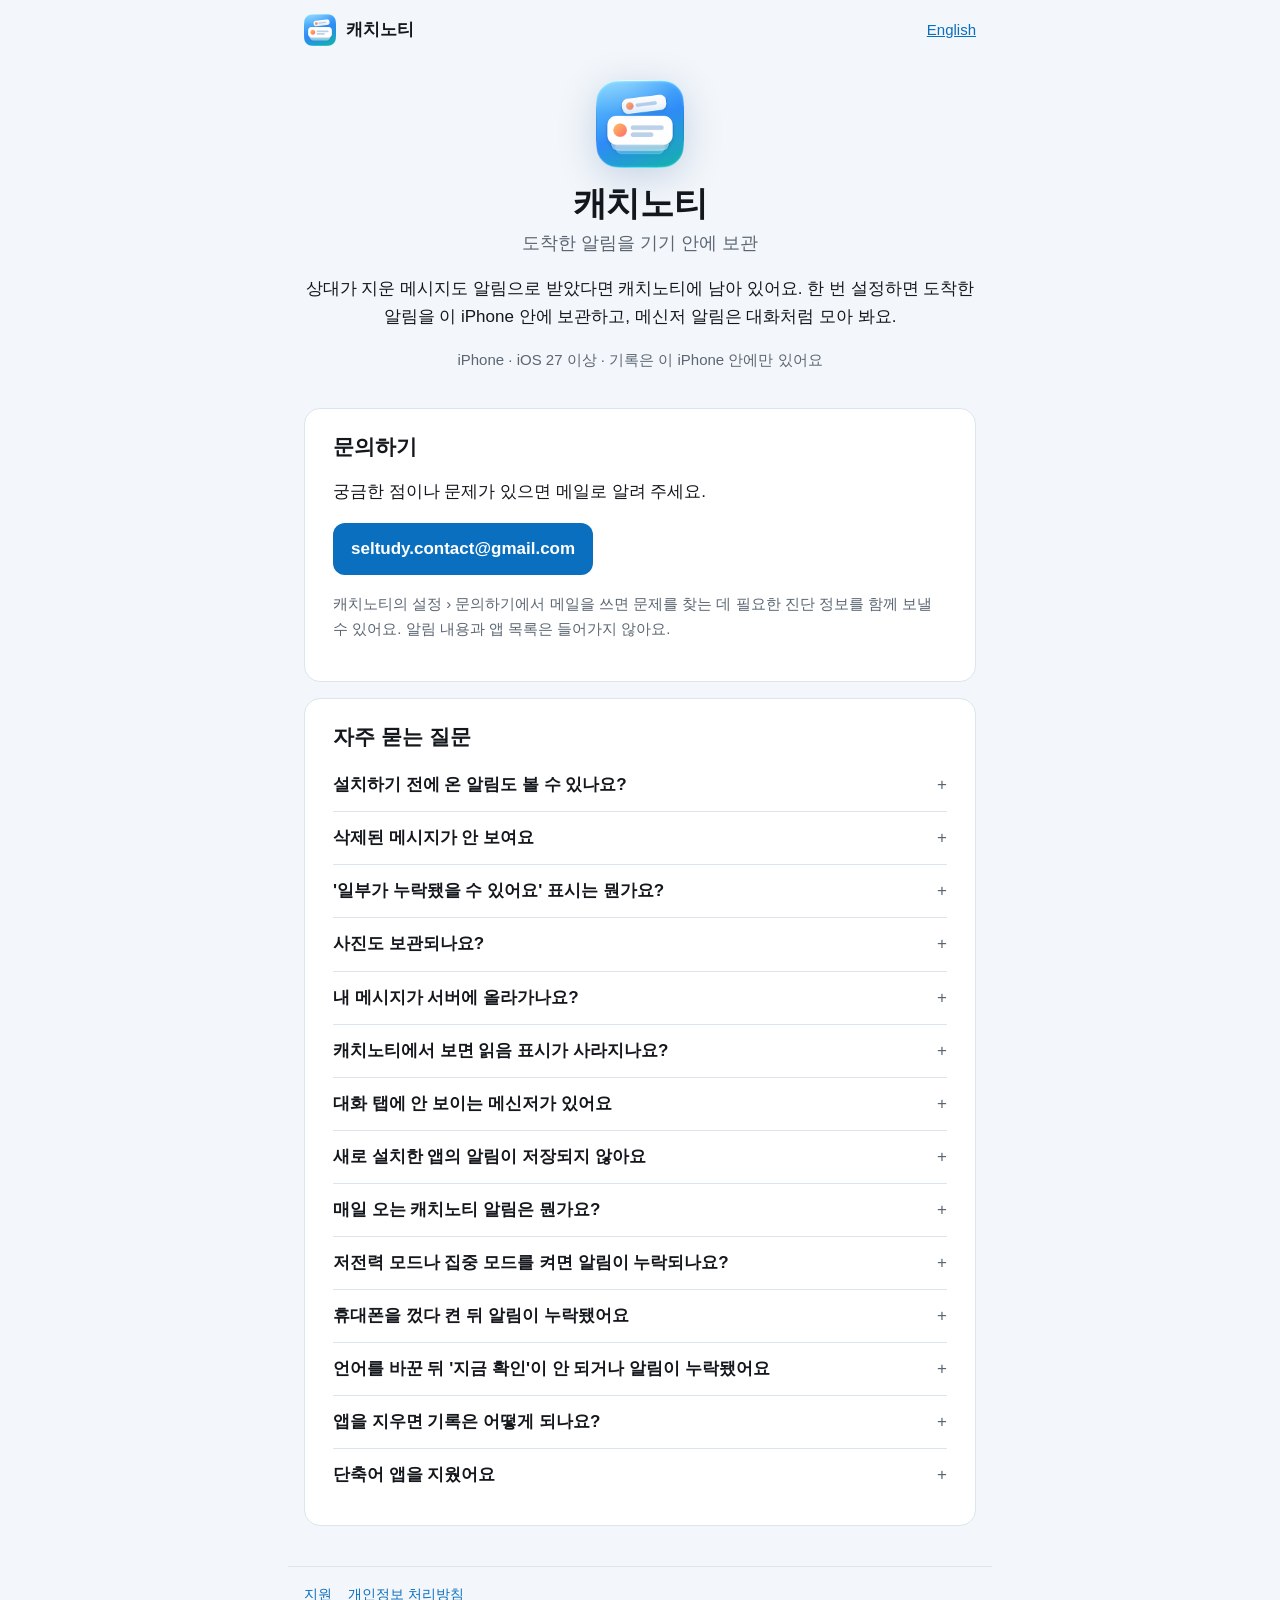
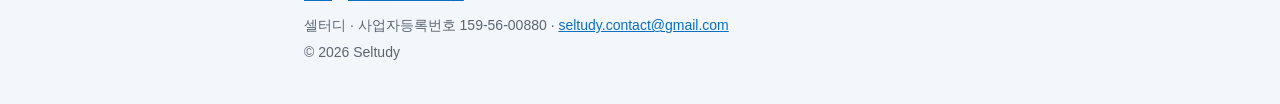
==== index.html @ 8640544b "feat: 캐치노티 지원 페이지와 개인정보 처리방침 초안 쓰기 한국어를 기본으로 영어를 함께 둔다. 지원 페이지는 앱 소개, 문의 메일, 앱과 같은 자주 묻는 질문 14개를 담는다" ====
<!doctype html>
<html lang="ko">
<head>
<meta charset="utf-8">
<meta name="viewport" content="width=device-width, initial-scale=1">
<meta name="color-scheme" content="light dark">
<meta name="format-detection" content="telephone=no">
<meta name="theme-color" content="#f3f6fa" media="(prefers-color-scheme: light)">
<meta name="theme-color" content="#0f1318" media="(prefers-color-scheme: dark)">
<title>캐치노티 지원</title>
<meta name="description" content="캐치노티 사용법, 자주 묻는 질문, 문의 방법">
<link rel="icon" type="image/png" href="assets/favicon.png">
<link rel="stylesheet" href="assets/style.css">
<link rel="alternate" hreflang="ko" href="https://seltudy.github.io/catchnoti-site/">
<link rel="alternate" hreflang="en" href="https://seltudy.github.io/catchnoti-site/en/">
</head>
<body>
<header class="top">
<a class="brand" href=""><img src="assets/icon.png" width="32" height="32" alt=""><span>캐치노티</span></a>
<a class="lang" href="en/" lang="en" hreflang="en">English</a>
</header>
<main>
<section class="intro">
<img class="app-icon" src="assets/icon.png" width="88" height="88" alt="캐치노티 앱 아이콘">
<h1>캐치노티</h1>
<p class="subtitle">도착한 알림을 기기 안에 보관</p>
<p>상대가 지운 메시지도 알림으로 받았다면 캐치노티에 남아 있어요. 한 번 설정하면 도착한 알림을 이 iPhone 안에 보관하고, 메신저 알림은 대화처럼 모아 봐요.</p>
<p class="meta">iPhone · iOS 27 이상 · 기록은 이 iPhone 안에만 있어요</p>
</section>

<section class="card" aria-labelledby="contact">
<h2 id="contact">문의하기</h2>
<p>궁금한 점이나 문제가 있으면 메일로 알려 주세요.</p>
<p><a class="button" href="mailto:seltudy.contact@gmail.com?subject=%EC%BA%90%EC%B9%98%EB%85%B8%ED%8B%B0%20%EB%AC%B8%EC%9D%98">seltudy.contact@gmail.com</a></p>
<p class="note">캐치노티의 설정 › 문의하기에서 메일을 쓰면 문제를 찾는 데 필요한 진단 정보를 함께 보낼 수 있어요. 알림 내용과 앱 목록은 들어가지 않아요.</p>
</section>

<section class="card" aria-labelledby="faq">
<h2 id="faq">자주 묻는 질문</h2>
<details>
<summary>설치하기 전에 온 알림도 볼 수 있나요?</summary>
<p>아니요. 자동화를 켠 뒤에 도착한 알림부터 보관해요.</p>
</details>
<details>
<summary>삭제된 메시지가 안 보여요</summary>
<p>그 메시지가 알림으로 오지 않았을 수 있어요. 그 대화방을 보고 있었거나 알림을 꺼 둔 경우예요. 카카오톡처럼 메신저 앱 안의 메시지 미리보기가 꺼져 있으면 내용 없이 보관돼요. 알림이 1초 남짓 사이에 몰리면 일부가 누락될 수 있어요. 설정 › 수집 상태에서 확인해 보세요.</p>
</details>
<details>
<summary>&#x27;일부가 누락됐을 수 있어요&#x27; 표시는 뭔가요?</summary>
<p>알림이 1초 남짓 사이에 여러 개 오면 iOS가 그중 일부를 캐치노티에 넘겨주지 않아요. 앞 알림과 아주 짧은 간격으로 들어온 자리에 이 표시를 해요. 누락된 알림은 원래 앱에서 확인해 주세요.</p>
</details>
<details>
<summary>사진도 보관되나요?</summary>
<p>알림에 표시된 글자만 보관해요. 사진과 이모티콘은 &#x27;사진&#x27;, &#x27;이모티콘&#x27; 표시로 남아요.</p>
</details>
<details>
<summary>내 메시지가 서버에 올라가나요?</summary>
<p>아니요. 이 iPhone에만 저장되고 개발자도 볼 수 없어요. 다만 iCloud 백업을 켜 두면 다른 앱 데이터처럼 기기 백업에 함께 들어가요.</p>
</details>
<details>
<summary>캐치노티에서 보면 읽음 표시가 사라지나요?</summary>
<p>아니요. 원본 앱을 열지 않으니 읽음 표시가 남지 않아요.</p>
</details>
<details>
<summary>대화 탭에 안 보이는 메신저가 있어요</summary>
<p>설정 › 대화로 볼 앱에서 그 앱을 켜 주세요. 켜면 예전에 저장한 알림도 대화방으로 묶어요.</p>
</details>
<details>
<summary>새로 설치한 앱의 알림이 저장되지 않아요</summary>
<p>단축어 앱 › 자동화에서 캐치노티 자동화를 열고, 앱 목록에 그 앱을 추가해 주세요.</p>
</details>
<details>
<summary>매일 오는 캐치노티 알림은 뭔가요?</summary>
<p>보관이 잘 되는지 확인하는 점검 알림이에요. 보관되면 바로 지워져요. 지워지지 않고 남아 있으면 보관이 멈춘 거예요. 시각은 설정 › 수집 상태에서 바꿀 수 있어요.</p>
</details>
<details>
<summary>저전력 모드나 집중 모드를 켜면 알림이 누락되나요?</summary>
<p>아니요. 저전력 모드, 집중 모드, 예약된 요약을 켜 두어도 알림이 도착하는 대로 보관돼요.</p>
</details>
<details>
<summary>휴대폰을 껐다 켠 뒤 알림이 누락됐어요</summary>
<p>다시 켠 뒤 처음 잠금을 풀기 전에는 iOS가 자동화를 실행하지 않아서, 그사이에 온 알림은 보관되지 않아요. 잠금을 한 번 풀면 그다음 알림부터 다시 보관돼요.</p>
</details>
<details>
<summary>언어를 바꾼 뒤 &#x27;지금 확인&#x27;이 안 되거나 알림이 누락됐어요</summary>
<p>iPhone 언어를 바꾼 직후에는 iOS가 몇 분 동안 단축어에 알림 내용을 넘기지 않아요. 그동안 온 알림은 누락될 수 있어요. 몇 분 뒤 설정 › 수집 상태에서 &#x27;지금 확인&#x27;을 다시 눌러 보세요.</p>
</details>
<details>
<summary>앱을 지우면 기록은 어떻게 되나요?</summary>
<p>함께 지워져요. iCloud 백업 같은 기기 백업에는 다른 앱 데이터처럼 함께 들어가요.</p>
</details>
<details>
<summary>단축어 앱을 지웠어요</summary>
<p>App Store에서 &#x27;단축어&#x27;를 다시 받은 뒤 설정 › 수집 상태 › 처음부터 다시 설정하기를 따라 주세요.</p>
</details>
</section>
</main>
<footer class="bottom">
<nav>
<a href="" aria-current="page">지원</a>
<a href="privacy/">개인정보 처리방침</a>
</nav>
<p>셀터디 · 사업자등록번호 159-56-00880 · <a href="mailto:seltudy.contact@gmail.com?subject=%EC%BA%90%EC%B9%98%EB%85%B8%ED%8B%B0%20%EB%AC%B8%EC%9D%98">seltudy.contact@gmail.com</a></p>
<p>© 2026 Seltudy</p>
</footer>
</body>
</html>
---- assets/style.css ----
/* 캐치노티 앱과 같은 색을 쓴다. 라이트와 다크 모두 글자 대비 4.5:1 이상이다. */
:root {
  color-scheme: light dark;
  --bg: #f3f6fa;
  --surface: #ffffff;
  --text: #14181d;
  --muted: #5b6672;
  --border: #dce4ee;
  --link: #0a6fbf;
  --button: #0a6fbf;
  --todo-bg: #fff1b8;
  --todo-text: #3a2e00;
}

@media (prefers-color-scheme: dark) {
  :root {
    --bg: #0f1318;
    --surface: #1a2027;
    --text: #e6ebf0;
    --muted: #9aa6b2;
    --border: #2d343c;
    --link: #5ab0f2;
    --todo-bg: #5a4a00;
    --todo-text: #fff1b8;
  }
}

* {
  box-sizing: border-box;
}

html {
  -webkit-text-size-adjust: 100%;
  text-size-adjust: 100%;
}

body {
  margin: 0;
  background: var(--bg);
  color: var(--text);
  font-family: -apple-system, BlinkMacSystemFont, "Apple SD Gothic Neo", "Noto Sans KR", "Malgun Gothic", "Segoe UI",
    Roboto, sans-serif;
  font-size: 17px;
  line-height: 1.65;
  word-break: keep-all;
  overflow-wrap: break-word;
}

a {
  color: var(--link);
}

.top,
main,
.bottom {
  width: 100%;
  max-width: 44rem;
  margin: 0 auto;
  padding-left: 16px;
  padding-right: 16px;
}

.top {
  display: flex;
  align-items: center;
  justify-content: space-between;
  gap: 12px;
  padding-top: 14px;
  padding-bottom: 6px;
}

.brand {
  display: inline-flex;
  align-items: center;
  gap: 10px;
  color: var(--text);
  font-weight: 600;
  text-decoration: none;
}

.lang {
  font-size: 15px;
}

main {
  padding-bottom: 24px;
}

.intro {
  padding: 28px 0 4px;
  text-align: center;
}

.app-icon {
  display: block;
  margin: 0 auto 14px;
  filter: drop-shadow(0 8px 18px rgba(10, 70, 140, 0.2));
}

h1 {
  margin: 0 0 4px;
  font-size: 30px;
  line-height: 1.25;
  letter-spacing: -0.01em;
}

h2 {
  margin: 36px 0 8px;
  font-size: 21px;
  line-height: 1.35;
}

h3 {
  margin: 24px 0 6px;
  font-size: 18px;
  line-height: 1.4;
}

.subtitle {
  margin: 0 0 16px;
  color: var(--muted);
  font-size: 18px;
}

.meta,
.note,
.operator {
  color: var(--muted);
  font-size: 15px;
}

.lead {
  font-size: 18px;
}

.card {
  margin: 16px 0;
  padding: 20px;
  background: var(--surface);
  border: 1px solid var(--border);
  border-radius: 16px;
}

.card h2 {
  margin-top: 0;
}

.button {
  display: inline-block;
  padding: 12px 18px;
  background: var(--button);
  color: #ffffff;
  border-radius: 12px;
  font-weight: 600;
  text-decoration: none;
  overflow-wrap: anywhere;
}

details + details {
  border-top: 1px solid var(--border);
}

summary {
  display: flex;
  justify-content: space-between;
  gap: 12px;
  padding: 12px 0;
  font-weight: 600;
  cursor: pointer;
  list-style: none;
}

summary::-webkit-details-marker {
  display: none;
}

summary::after {
  content: "+";
  color: var(--muted);
  font-weight: 400;
}

details[open] summary::after {
  content: "−";
}

details p {
  margin: 0 0 14px;
}

ul {
  padding-left: 1.2em;
}

li + li {
  margin-top: 6px;
}

dl {
  margin: 8px 0 16px;
}

dt {
  margin-top: 14px;
  font-weight: 600;
}

dd {
  margin: 2px 0 0;
}

.doc h1 {
  margin-top: 24px;
}

.operator {
  margin-top: 36px;
}

.todo {
  padding: 0 4px;
  background: var(--todo-bg);
  color: var(--todo-text);
  border-radius: 4px;
}

.bottom {
  padding-top: 16px;
  padding-bottom: 36px;
  border-top: 1px solid var(--border);
  color: var(--muted);
  font-size: 14px;
}

.bottom nav {
  display: flex;
  flex-wrap: wrap;
  gap: 4px 16px;
  margin-bottom: 8px;
}

.bottom p {
  margin: 4px 0;
}

@media (min-width: 640px) {
  h1 {
    font-size: 34px;
  }

  .card {
    padding: 24px 28px;
  }
}
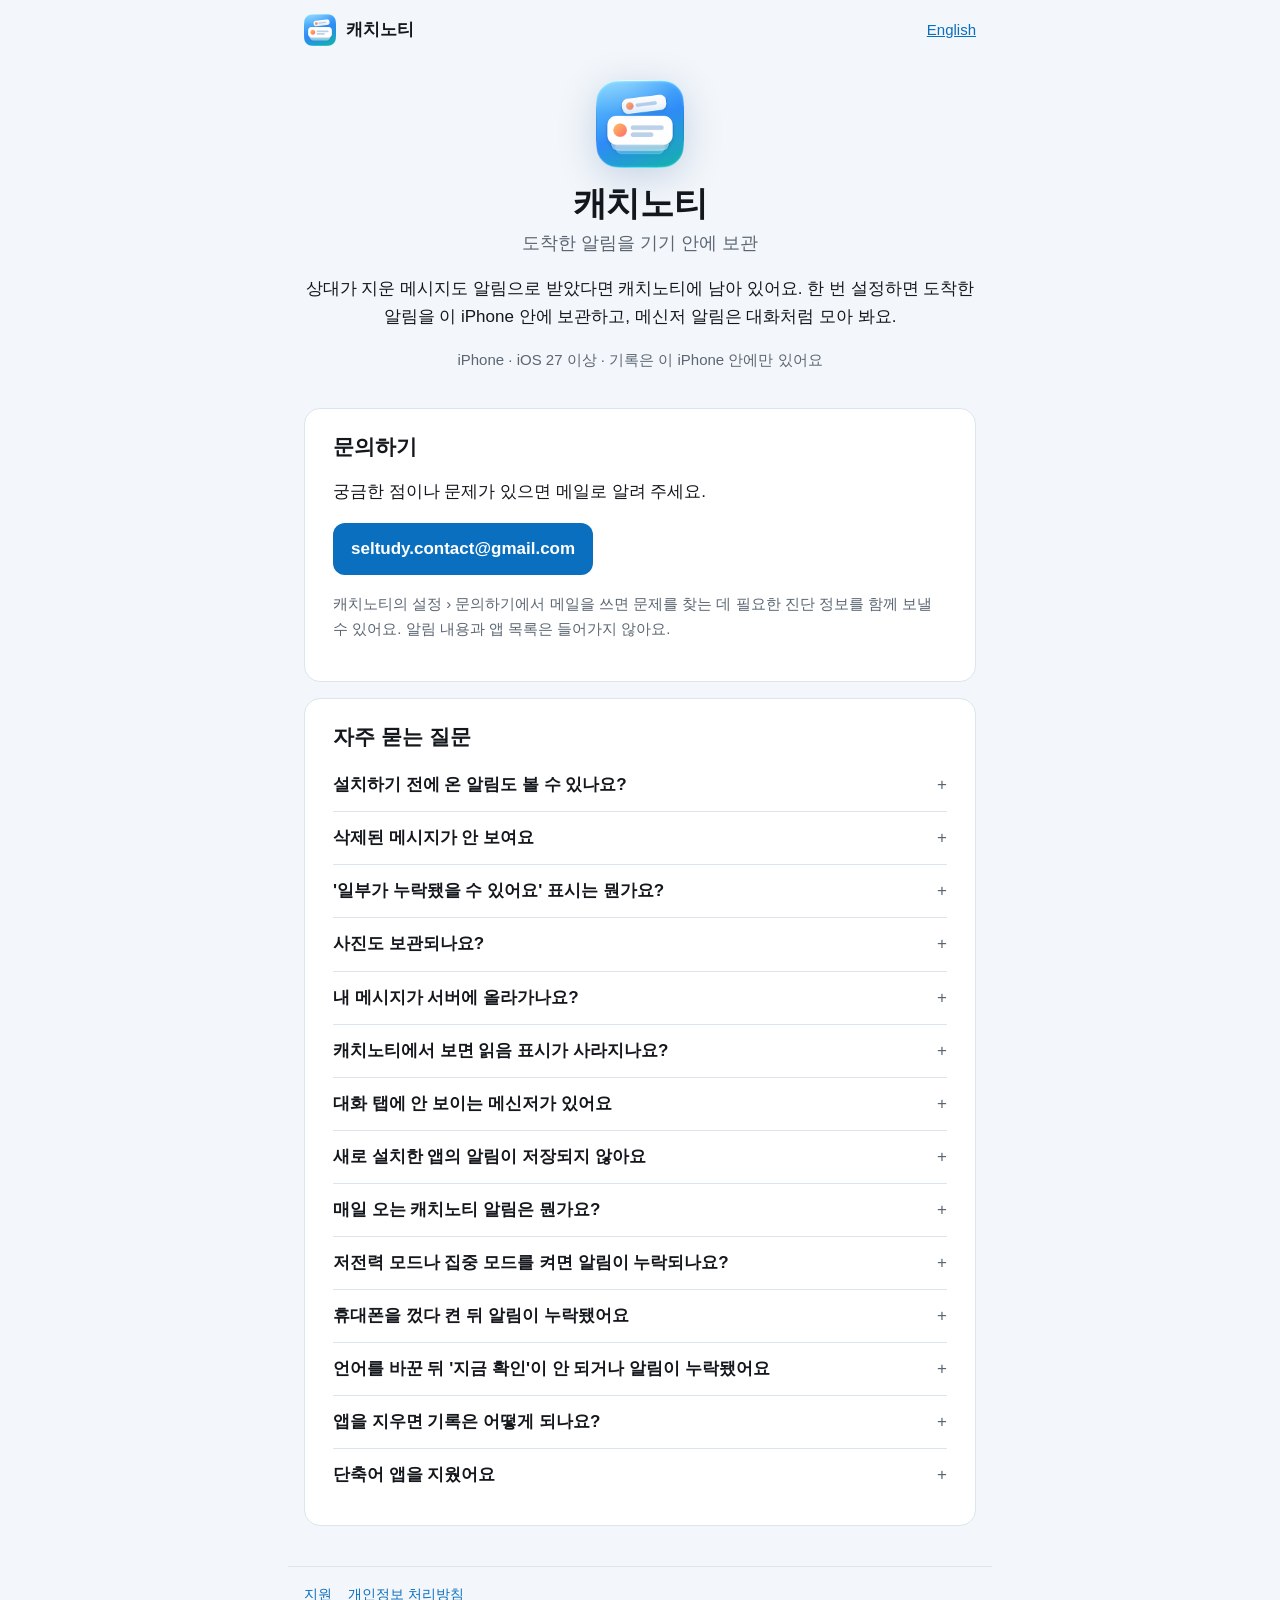
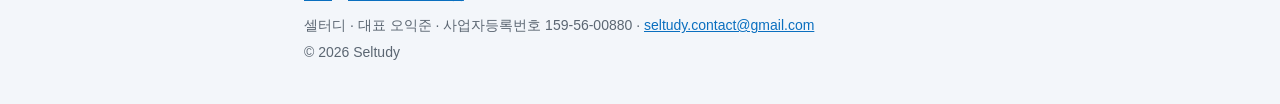
==== commit b299ea44: "feat: 개인정보 보호책임자와 사업자 정보에 대표 이름 넣기 Co-Authored-By: Claude Opus 5.5 <noreply@anthropic.com>" ====
--- a/index.html
+++ b/index.html
@@ -100,7 +100,7 @@
 <a href="" aria-current="page">지원</a>
 <a href="privacy/">개인정보 처리방침</a>
 </nav>
-<p>셀터디 · 사업자등록번호 159-56-00880 · <a href="mailto:seltudy.contact@gmail.com?subject=%EC%BA%90%EC%B9%98%EB%85%B8%ED%8B%B0%20%EB%AC%B8%EC%9D%98">seltudy.contact@gmail.com</a></p>
+<p>셀터디 · 대표 오익준 · 사업자등록번호 159-56-00880 · <a href="mailto:seltudy.contact@gmail.com?subject=%EC%BA%90%EC%B9%98%EB%85%B8%ED%8B%B0%20%EB%AC%B8%EC%9D%98">seltudy.contact@gmail.com</a></p>
 <p>© 2026 Seltudy</p>
 </footer>
 </body>
--- a/assets/style.css
+++ b/assets/style.css
@@ -8,8 +8,6 @@
   --border: #dce4ee;
   --link: #0a6fbf;
   --button: #0a6fbf;
-  --todo-bg: #fff1b8;
-  --todo-text: #3a2e00;
 }
 
 @media (prefers-color-scheme: dark) {
@@ -20,8 +18,6 @@
     --muted: #9aa6b2;
     --border: #2d343c;
     --link: #5ab0f2;
-    --todo-bg: #5a4a00;
-    --todo-text: #fff1b8;
   }
 }
 
@@ -217,12 +213,6 @@
   margin-top: 36px;
 }
 
-.todo {
-  padding: 0 4px;
-  background: var(--todo-bg);
-  color: var(--todo-text);
-  border-radius: 4px;
-}
 
 .bottom {
   padding-top: 16px;
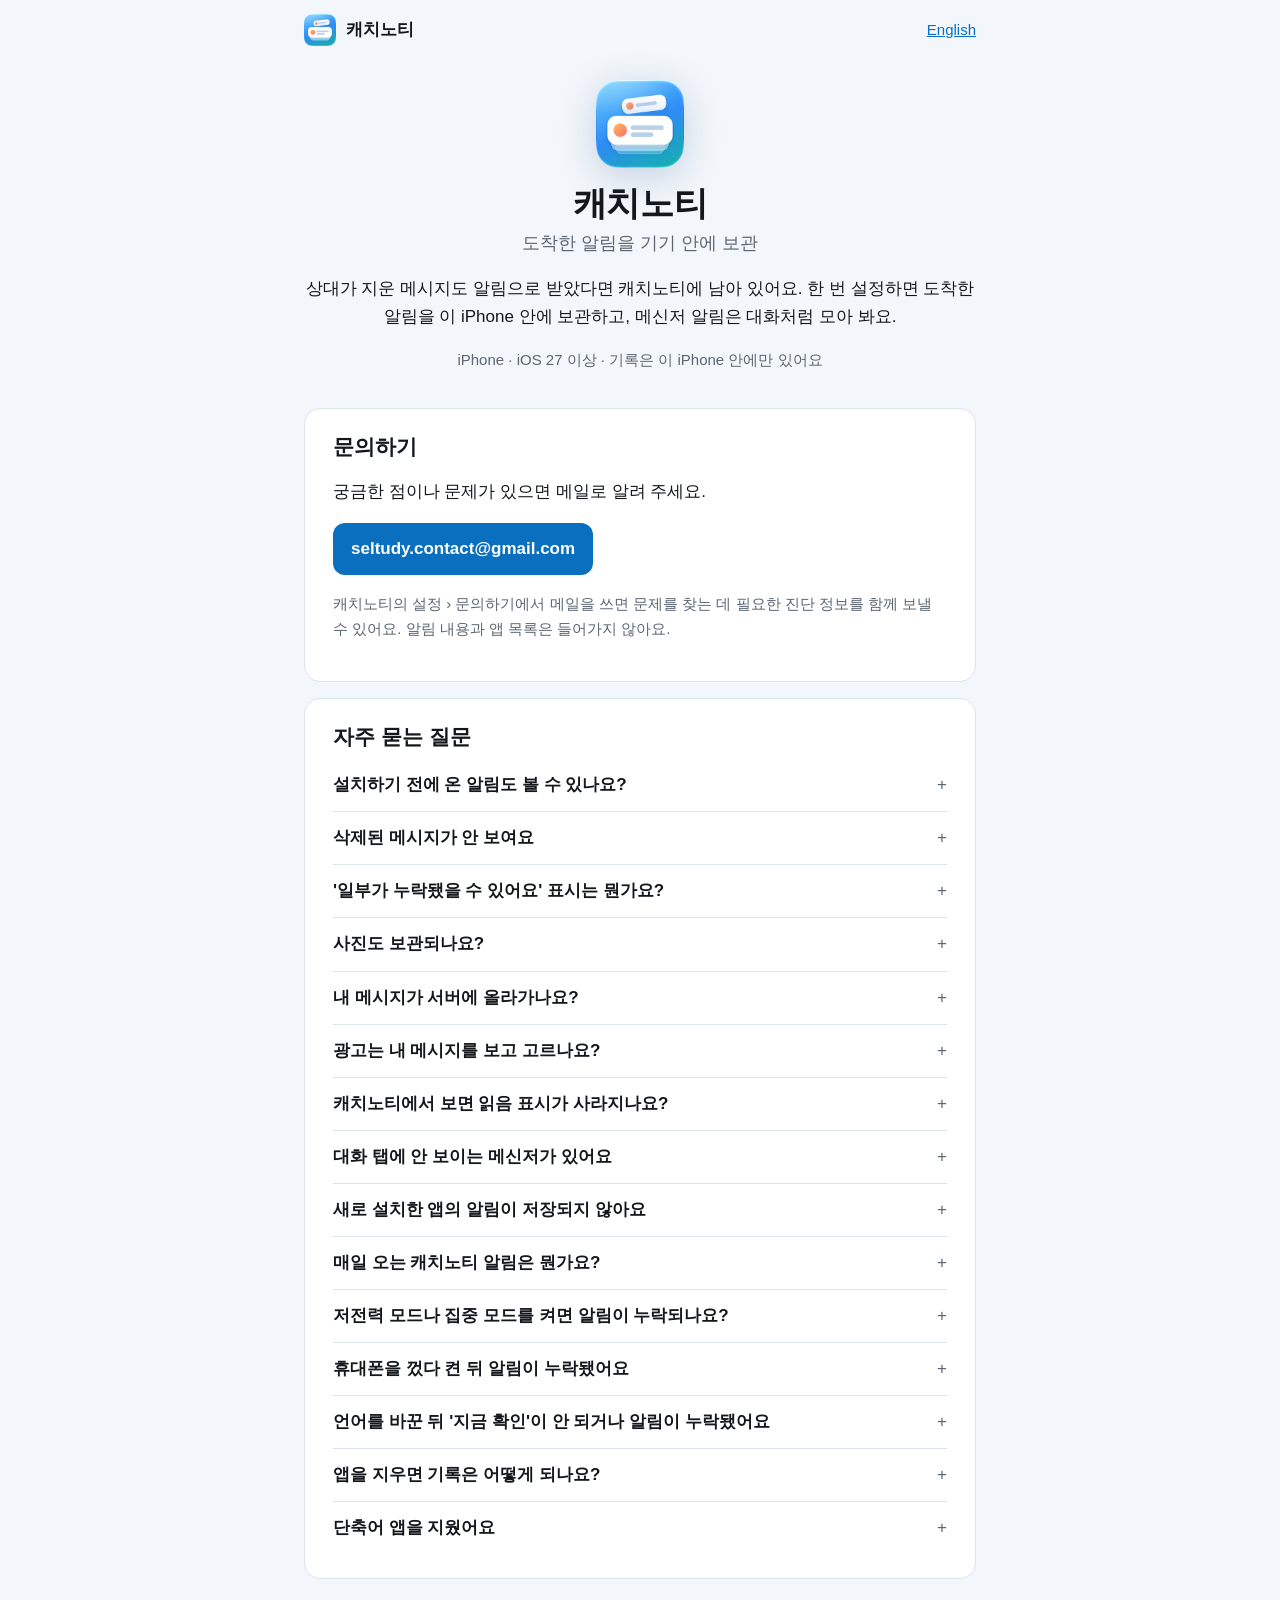
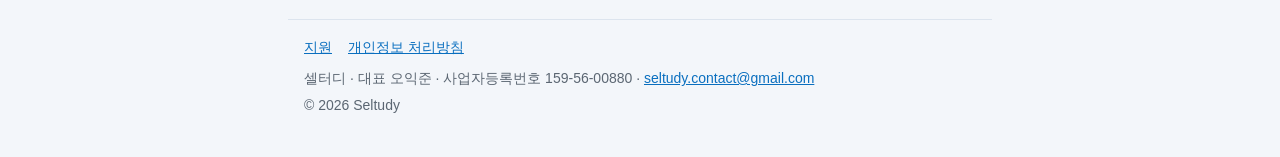
==== commit 24f55d1a: "feat: 처리방침에 무료 버전 광고와 맞춤형 광고를 적고 자주 묻는 질문 더하기 광고로 Google에 가는 정보와 보내지 않는 정보, 앱 추적 허용과 끄는 방법, 국외 이전을 3" ====
--- a/index.html
+++ b/index.html
@@ -58,6 +58,10 @@
 <p>아니요. 이 iPhone에만 저장되고 개발자도 볼 수 없어요. 다만 iCloud 백업을 켜 두면 다른 앱 데이터처럼 기기 백업에 함께 들어가요.</p>
 </details>
 <details>
+<summary>광고는 내 메시지를 보고 고르나요?</summary>
+<p>아니요. 광고를 받을 때 알림 내용, 앱 목록, 검색어는 보내지 않아요. 앱 추적을 허용하면 광고 식별자로 관심사에 맞는 광고를 고르고, 허용하지 않으면 일반 광고가 나와요. Pro를 사면 광고가 나오지 않아요.</p>
+</details>
+<details>
 <summary>캐치노티에서 보면 읽음 표시가 사라지나요?</summary>
 <p>아니요. 원본 앱을 열지 않으니 읽음 표시가 남지 않아요.</p>
 </details>
--- a/assets/style.css
+++ b/assets/style.css
@@ -213,7 +213,6 @@
   margin-top: 36px;
 }
 
-
 .bottom {
   padding-top: 16px;
   padding-bottom: 36px;
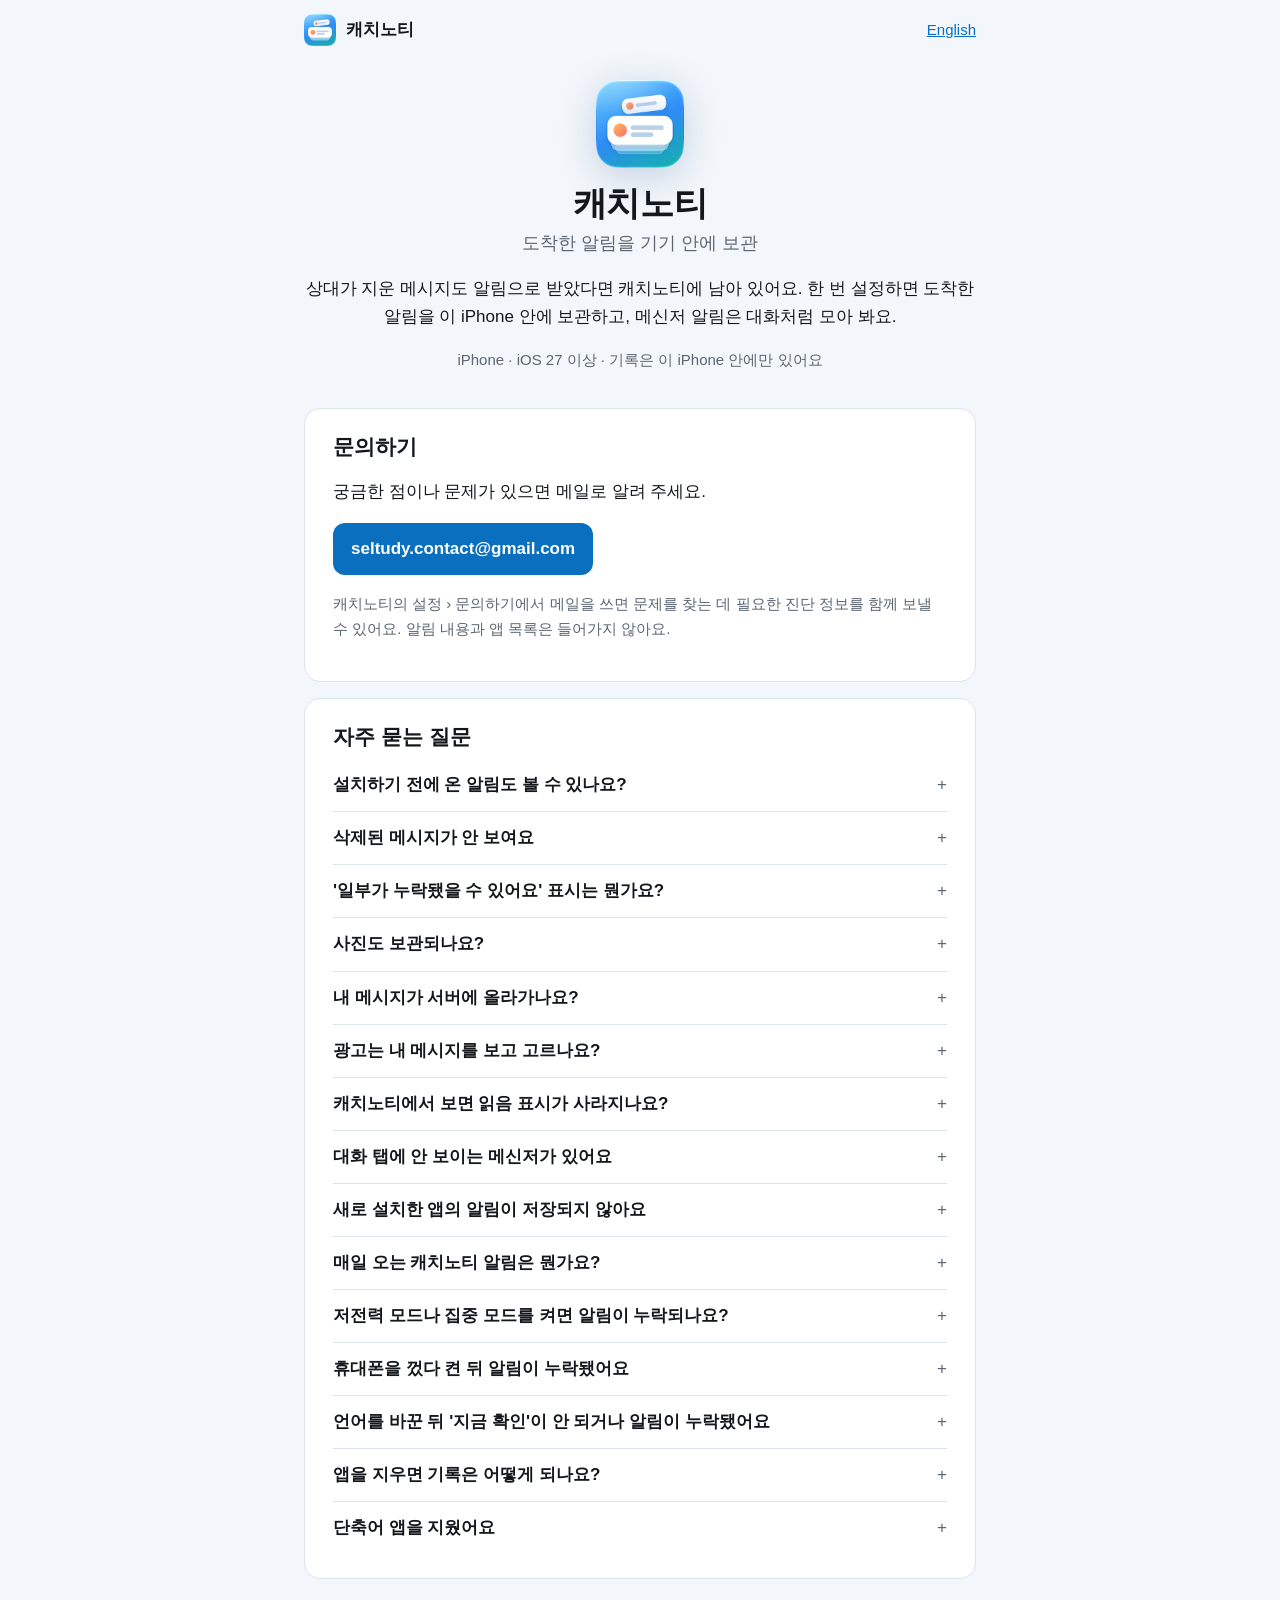
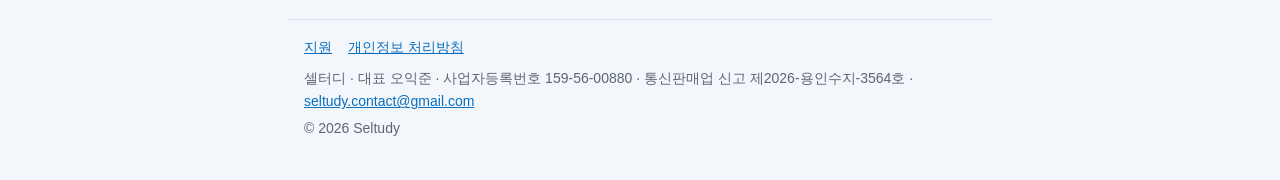
==== commit 9067f2db: "docs: 사이트 아래쪽 사업자 정보에 통신판매업 신고번호 넣기 Co-Authored-By: Claude Opus 5.5 <noreply@anthropic.com>" ====
--- a/index.html
+++ b/index.html
@@ -104,7 +104,7 @@
 <a href="" aria-current="page">지원</a>
 <a href="privacy/">개인정보 처리방침</a>
 </nav>
-<p>셀터디 · 대표 오익준 · 사업자등록번호 159-56-00880 · <a href="mailto:seltudy.contact@gmail.com?subject=%EC%BA%90%EC%B9%98%EB%85%B8%ED%8B%B0%20%EB%AC%B8%EC%9D%98">seltudy.contact@gmail.com</a></p>
+<p>셀터디 · 대표 오익준 · 사업자등록번호 159-56-00880 · 통신판매업 신고 제2026-용인수지-3564호 · <a href="mailto:seltudy.contact@gmail.com?subject=%EC%BA%90%EC%B9%98%EB%85%B8%ED%8B%B0%20%EB%AC%B8%EC%9D%98">seltudy.contact@gmail.com</a></p>
 <p>© 2026 Seltudy</p>
 </footer>
 </body>
